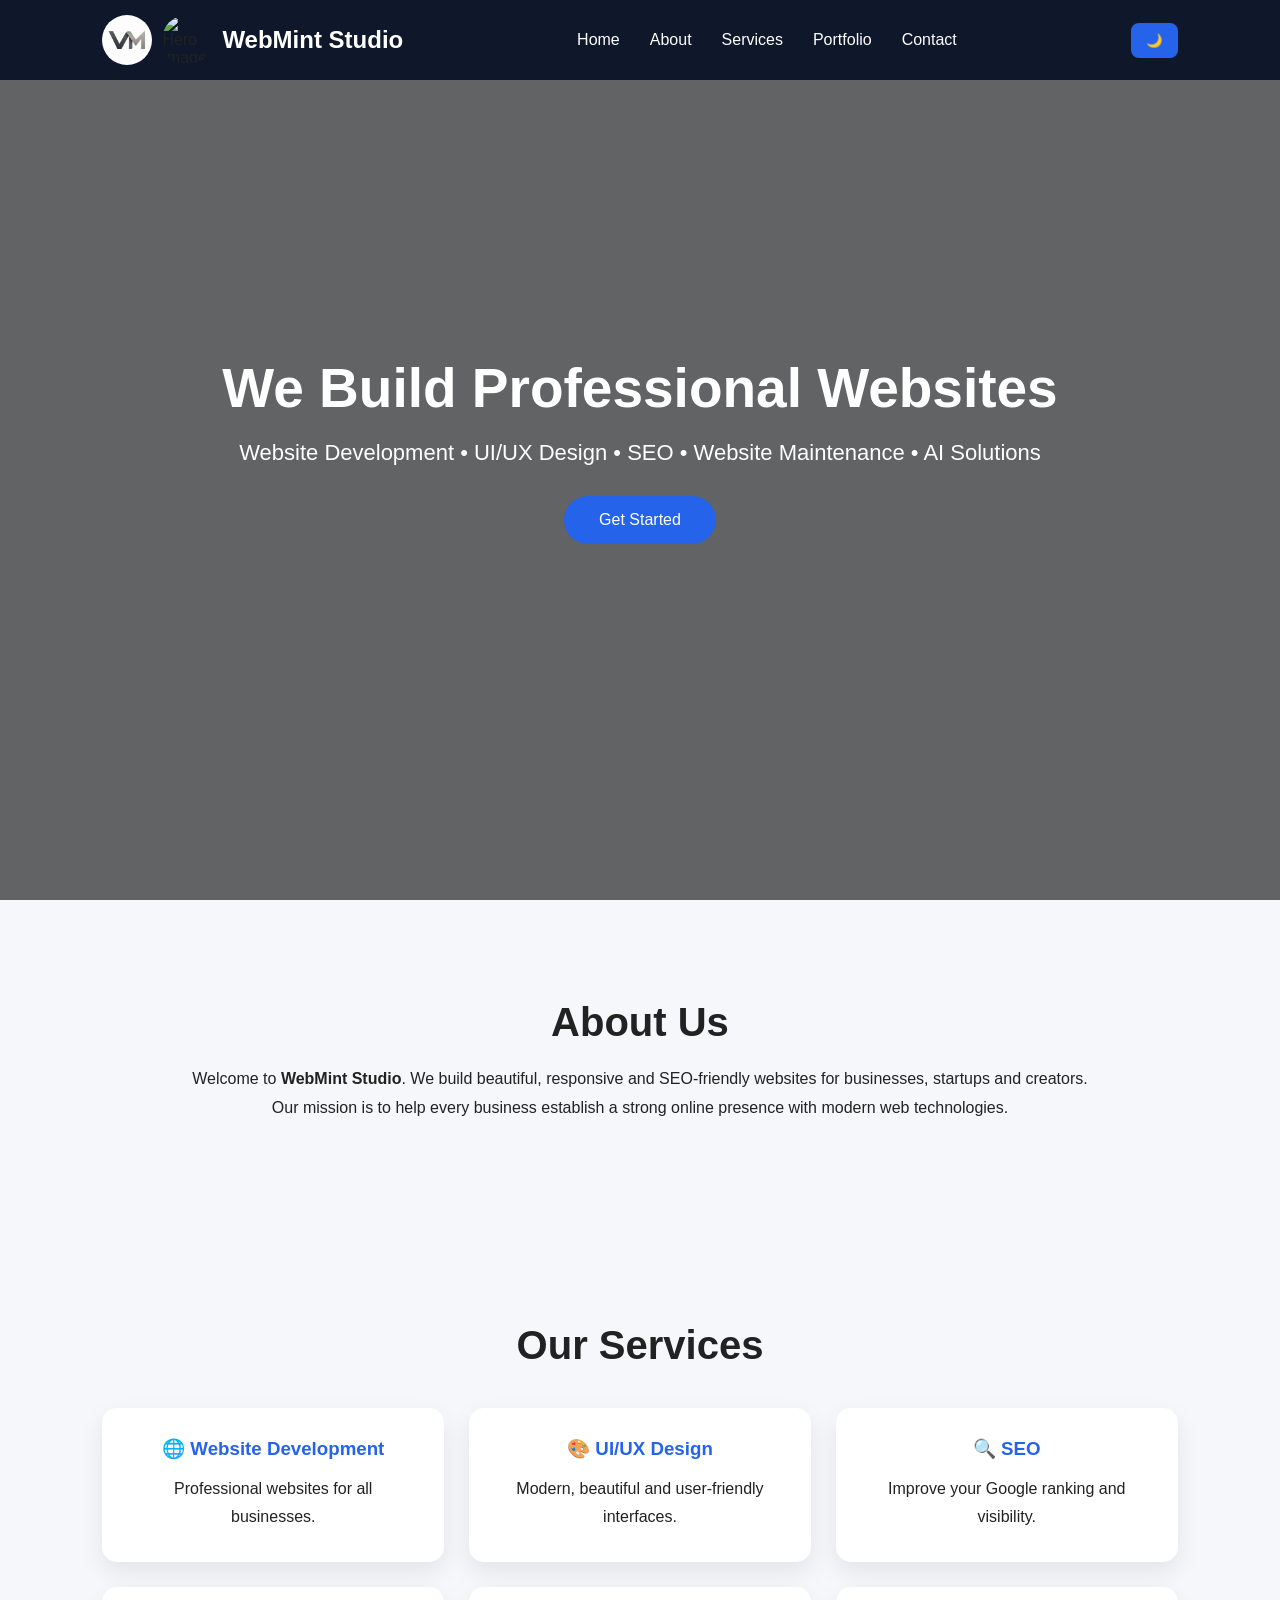
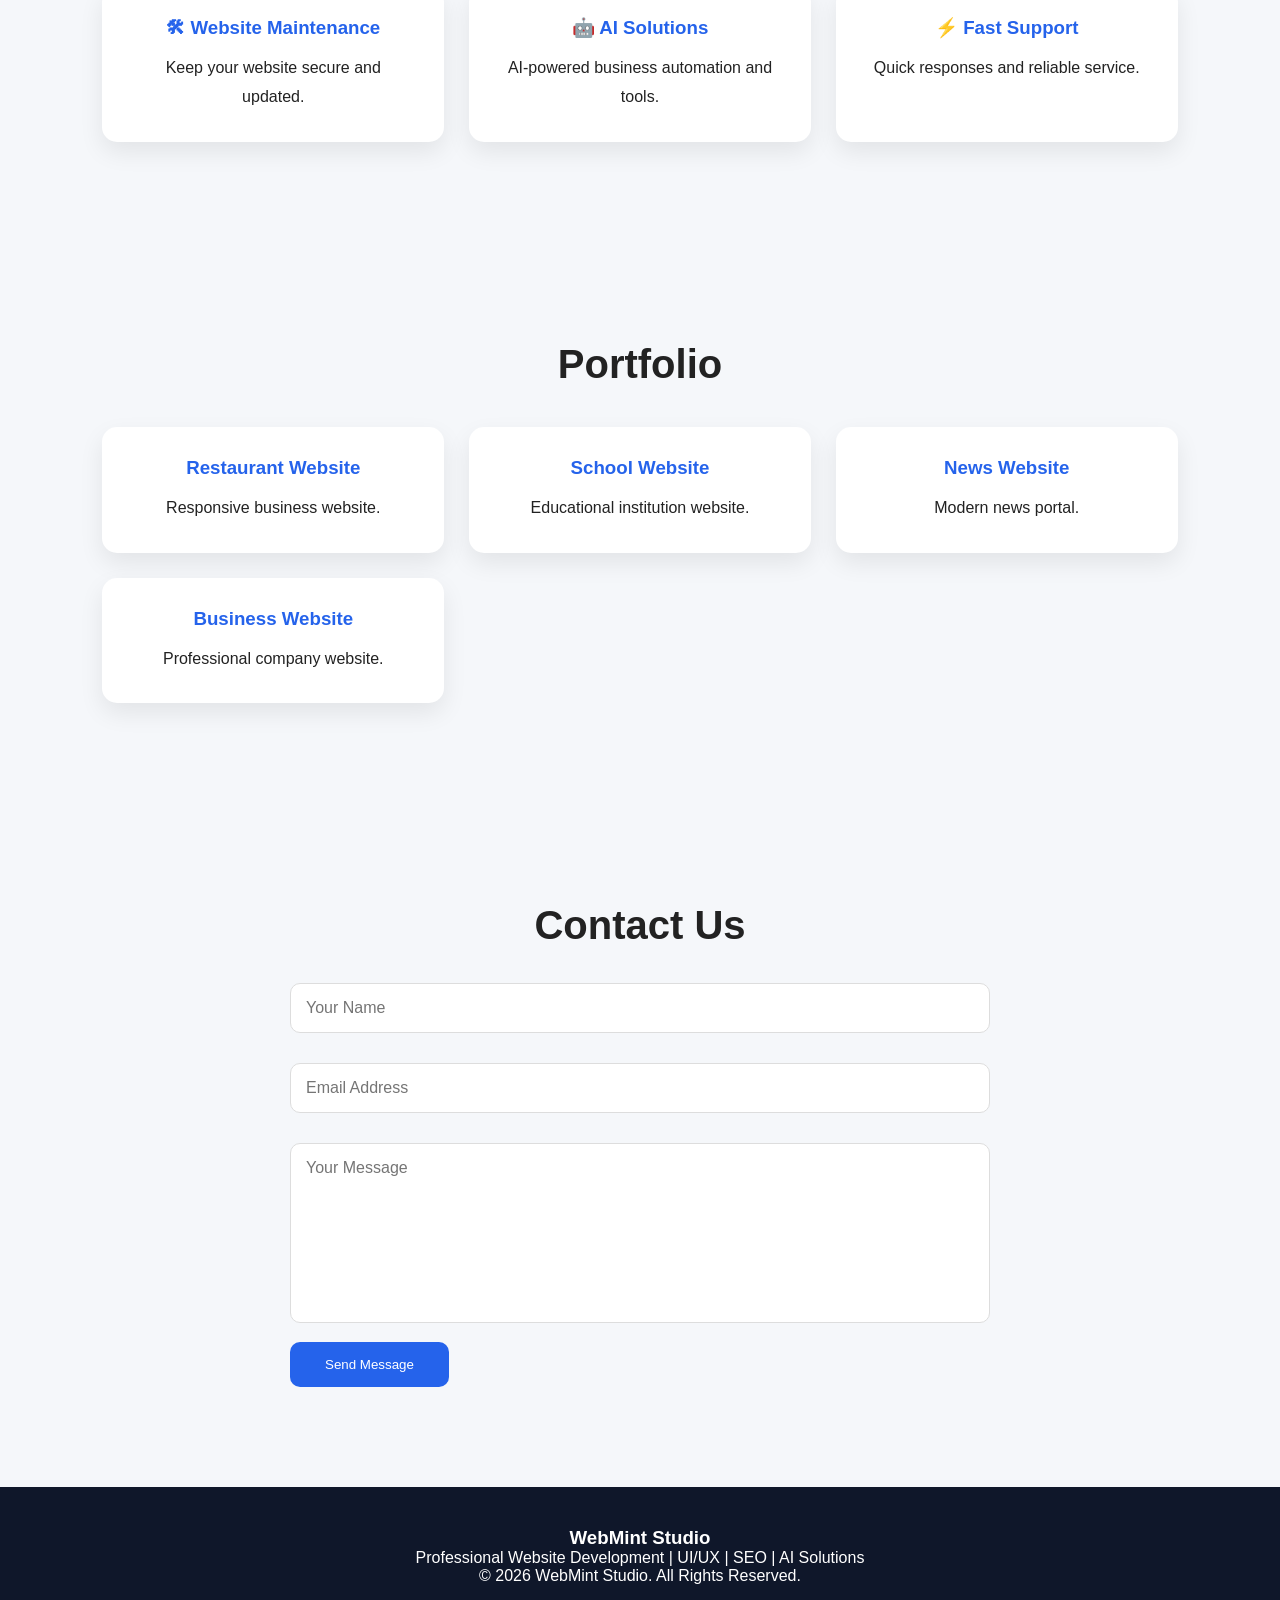
==== my-web-development-website/index.html @ f5cb9662 "Add Google Search Console verification" ====
<!DOCTYPE html>
<html lang="en">
<head>
<meta charset="UTF-8">
<meta name="viewport" content="width=device-width, initial-scale=1.0">
<meta name="google-site-verification" content="9sifBUX5K4TzIqBos12ya9679RXadhfBAnu5zFf-Lv8" />
<title>WebMint Studio</title>

<link rel="stylesheet" href="style.css">

<link rel="preconnect" href="https://fonts.googleapis.com">
<link rel="preconnect" href="https://fonts.gstatic.com" crossorigin>
<link href="https://fonts.googleapis.com/css2?family=Roboto:wght@400;700&display=swap"r

    ...
</head>
<body>

<header>

<nav class="navbar">

<div class="logo">
<img src="images/logo.png" alt="Logo">
<img src="images/hero.jpg" alt="Hero Image">
<h2>WebMint Studio</h2>
</div>

<ul>
<li><a href="#home">Home</a></li>
<li><a href="#about">About</a></li>
<li><a href="#services">Services</a></li>
<li><a href="#portfolio">Portfolio</a></li>
<li><a href="#contact">Contact</a></li>
</ul>

<button id="theme-toggle">🌙</button>

</nav>

</header>

<section id="home" class="hero">

<div class="hero-text">

<h1>We Build Professional Websites</h1>

<p>
Website Development • UI/UX Design • SEO • Website Maintenance • AI Solutions
</p>

<a href="#contact" class="btn">
Get Started
</a>

</div>

</section>

<section id="about" class="section">

<h2>About Us</h2>

<p>

Welcome to <b>WebMint Studio</b>.

We build beautiful, responsive and SEO-friendly websites for businesses, startups and creators. Our mission is to help every business establish a strong online presence with modern web technologies.

</p>

</section>

<section id="services" class="section">

<h2>Our Services</h2>

<div class="cards">

<div class="card">
<h3>🌐 Website Development</h3>
<p>Professional websites for all businesses.</p>
</div>

<div class="card">
<h3>🎨 UI/UX Design</h3>
<p>Modern, beautiful and user-friendly interfaces.</p>
</div>

<div class="card">
<h3>🔍 SEO</h3>
<p>Improve your Google ranking and visibility.</p>
</div>

<div class="card">
<h3>🛠 Website Maintenance</h3>
<p>Keep your website secure and updated.</p>
</div>

<div class="card">
<h3>🤖 AI Solutions</h3>
<p>AI-powered business automation and tools.</p>
</div>

<div class="card">
<h3>⚡ Fast Support</h3>
<p>Quick responses and reliable service.</p>
</div>

</div>

</section>

<section id="portfolio" class="section">

<h2>Portfolio</h2>

<div class="cards">

<div class="card">
<h3>Restaurant Website</h3>
<p>Responsive business website.</p>
</div>

<div class="card">
<h3>School Website</h3>
<p>Educational institution website.</p>
</div>

<div class="card">
<h3>News Website</h3>
<p>Modern news portal.</p>
</div>

<div class="card">
<h3>Business Website</h3>
<p>Professional company website.</p>
</div>

</div>

</section>

<section id="contact" class="section">

<h2>Contact Us</h2>

<form>

<input type="text" placeholder="Your Name" required>

<input type="email" placeholder="Email Address" required>

<textarea placeholder="Your Message"></textarea>

<button type="submit">
Send Message
</button>

</form>

</section>

<footer>

<h3>WebMint Studio</h3>

<p>
Professional Website Development | UI/UX | SEO | AI Solutions
</p>

<p>
© 2026 WebMint Studio. All Rights Reserved.
</p>

</footer>

<script src="script.js"></script>

</body>
</html>
---- my-web-development-website/style.css ----
*{
margin:0;
padding:0;
box-sizing:border-box;
font-family:'Poppins',sans-serif;
scroll-behavior:smooth;
}

body{
background:#f5f7fa;
color:#222;
}

.navbar{
position:fixed;
top:0;
left:0;
width:100%;
display:flex;
justify-content:space-between;
align-items:center;
padding:15px 8%;
background:#0f172a;
z-index:1000;
}

.logo{
display:flex;
align-items:center;
gap:10px;
}

.logo img{
width:50px;
height:50px;
border-radius:50%;
}

.logo h2{
color:#fff;
font-size:24px;
}

.navbar ul{
display:flex;
list-style:none;
gap:30px;
}

.navbar ul li a{
color:#fff;
text-decoration:none;
font-weight:500;
transition:.3s;
}

.navbar ul li a:hover{
color:#3b82f6;
}

#theme-toggle{
padding:10px 15px;
border:none;
background:#2563eb;
color:white;
border-radius:8px;
cursor:pointer;
}

.hero{
height:100vh;
background:linear-gradient(rgba(0,0,0,.6),rgba(0,0,0,.6)),url("images/hero.jpg");
background-size:cover;
background-position:center;
display:flex;
justify-content:center;
align-items:center;
text-align:center;
padding:20px;
color:white;
}

.hero h1{
font-size:55px;
margin-bottom:20px;
}

.hero p{
font-size:22px;
margin-bottom:30px;
}

.btn{
display:inline-block;
padding:15px 35px;
background:#2563eb;
color:white;
text-decoration:none;
border-radius:30px;
transition:.3s;
}

.btn:hover{
background:#1d4ed8;
transform:translateY(-3px);
}

.section{
padding:100px 8%;
}

.section h2{
text-align:center;
font-size:40px;
margin-bottom:20px;
}

.section p{
max-width:900px;
margin:auto;
text-align:center;
line-height:1.8;
}

.cards{
display:grid;
grid-template-columns:repeat(auto-fit,minmax(260px,1fr));
gap:25px;
margin-top:40px;
}

.card{
background:white;
padding:30px;
border-radius:15px;
text-align:center;
box-shadow:0 10px 25px rgba(0,0,0,.08);
transition:.3s;
}

.card:hover{
transform:translateY(-8px);
}

.card h3{
margin-bottom:15px;
color:#2563eb;
}

form{
max-width:700px;
margin:auto;
}

input,
textarea{
width:100%;
padding:15px;
margin:15px 0;
border:1px solid #ddd;
border-radius:10px;
font-size:16px;
}

textarea{
height:180px;
resize:none;
}

form button{
padding:15px 35px;
background:#2563eb;
color:white;
border:none;
border-radius:10px;
cursor:pointer;
}

footer{
background:#0f172a;
color:white;
text-align:center;
padding:40px 20px;
}

.dark-mode{
background:#111827;
color:white;
}

.dark-mode .section{
background:#111827;
}

.dark-mode .card{
background:#1e293b;
color:white;
}

.dark-mode input,
.dark-mode textarea{
background:#1e293b;
color:white;
border:1px solid #475569;
}

@media(max-width:768px){

.navbar{
flex-direction:column;
padding:20px;
}

.navbar ul{
flex-direction:column;
margin-top:15px;
gap:15px;
}

.hero h1{
font-size:36px;
}

.hero p{
font-size:18px;
}

.section h2{
font-size:30px;
}

}
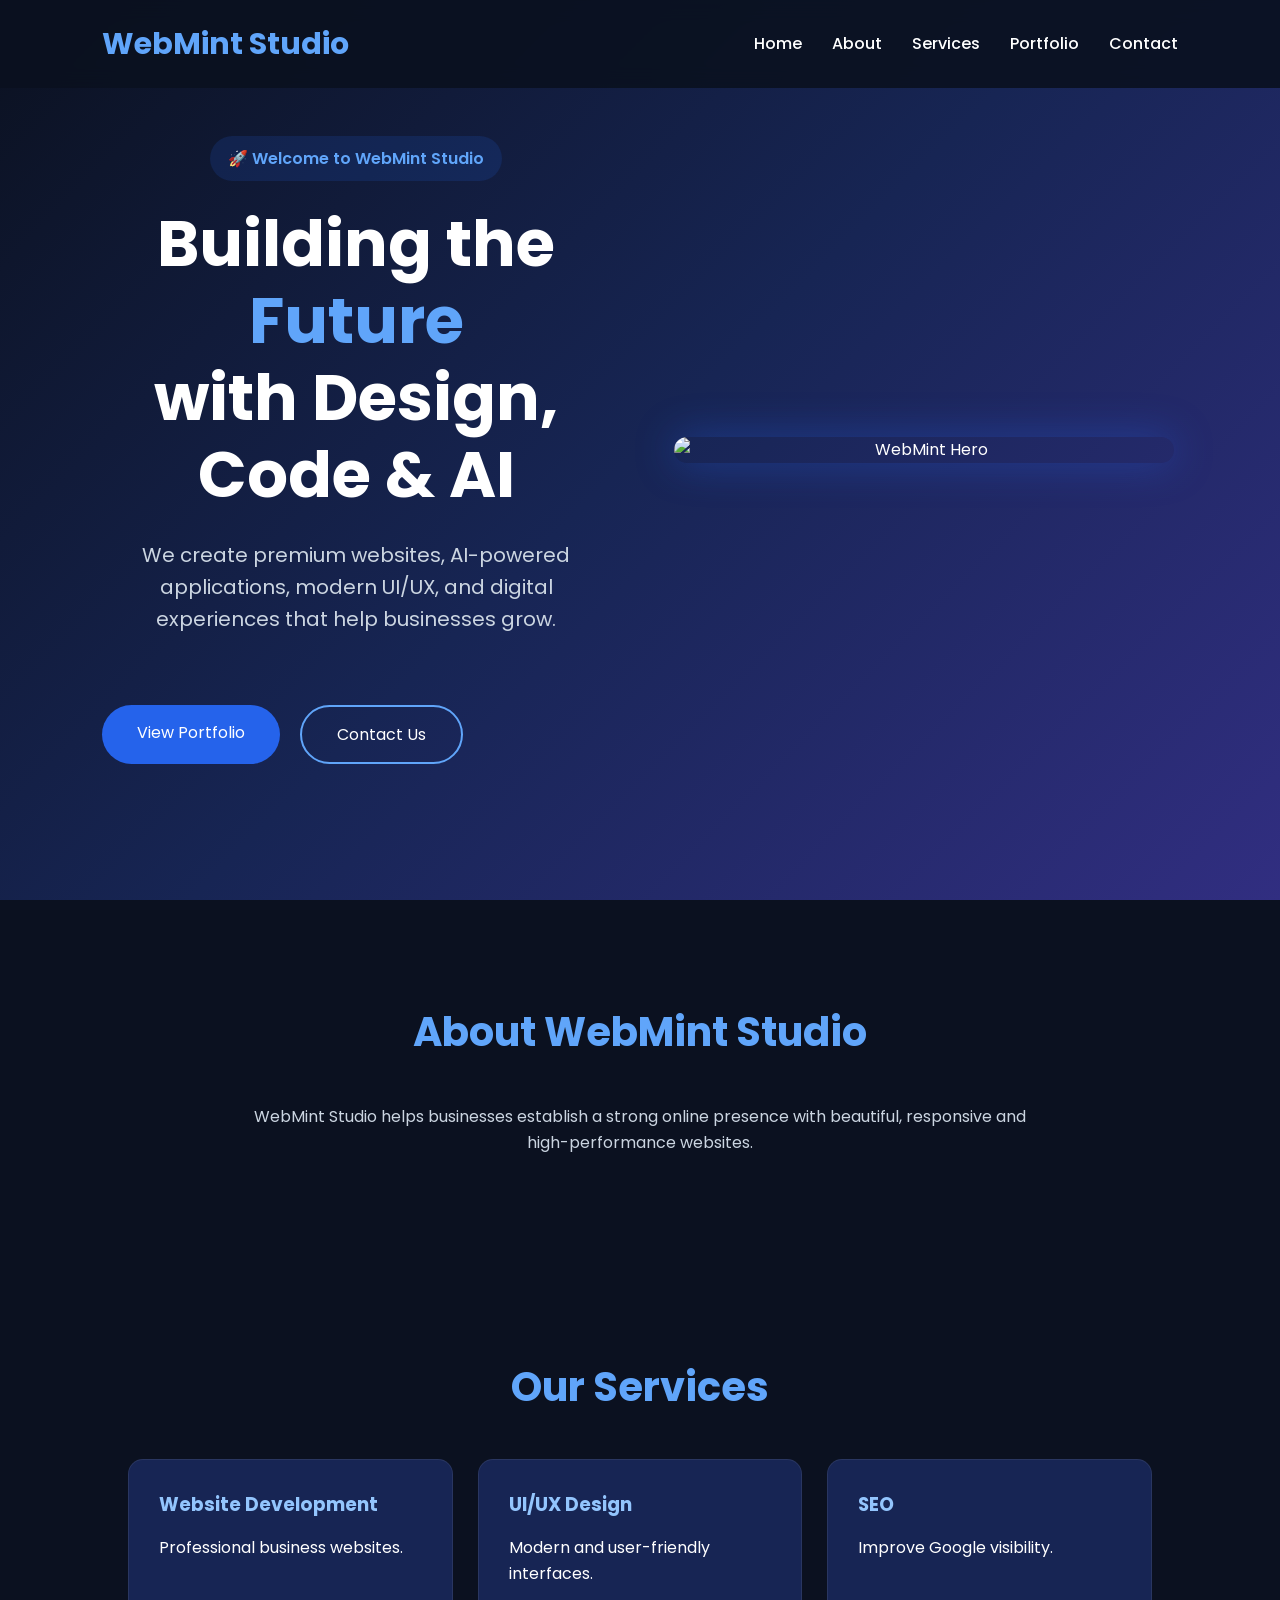
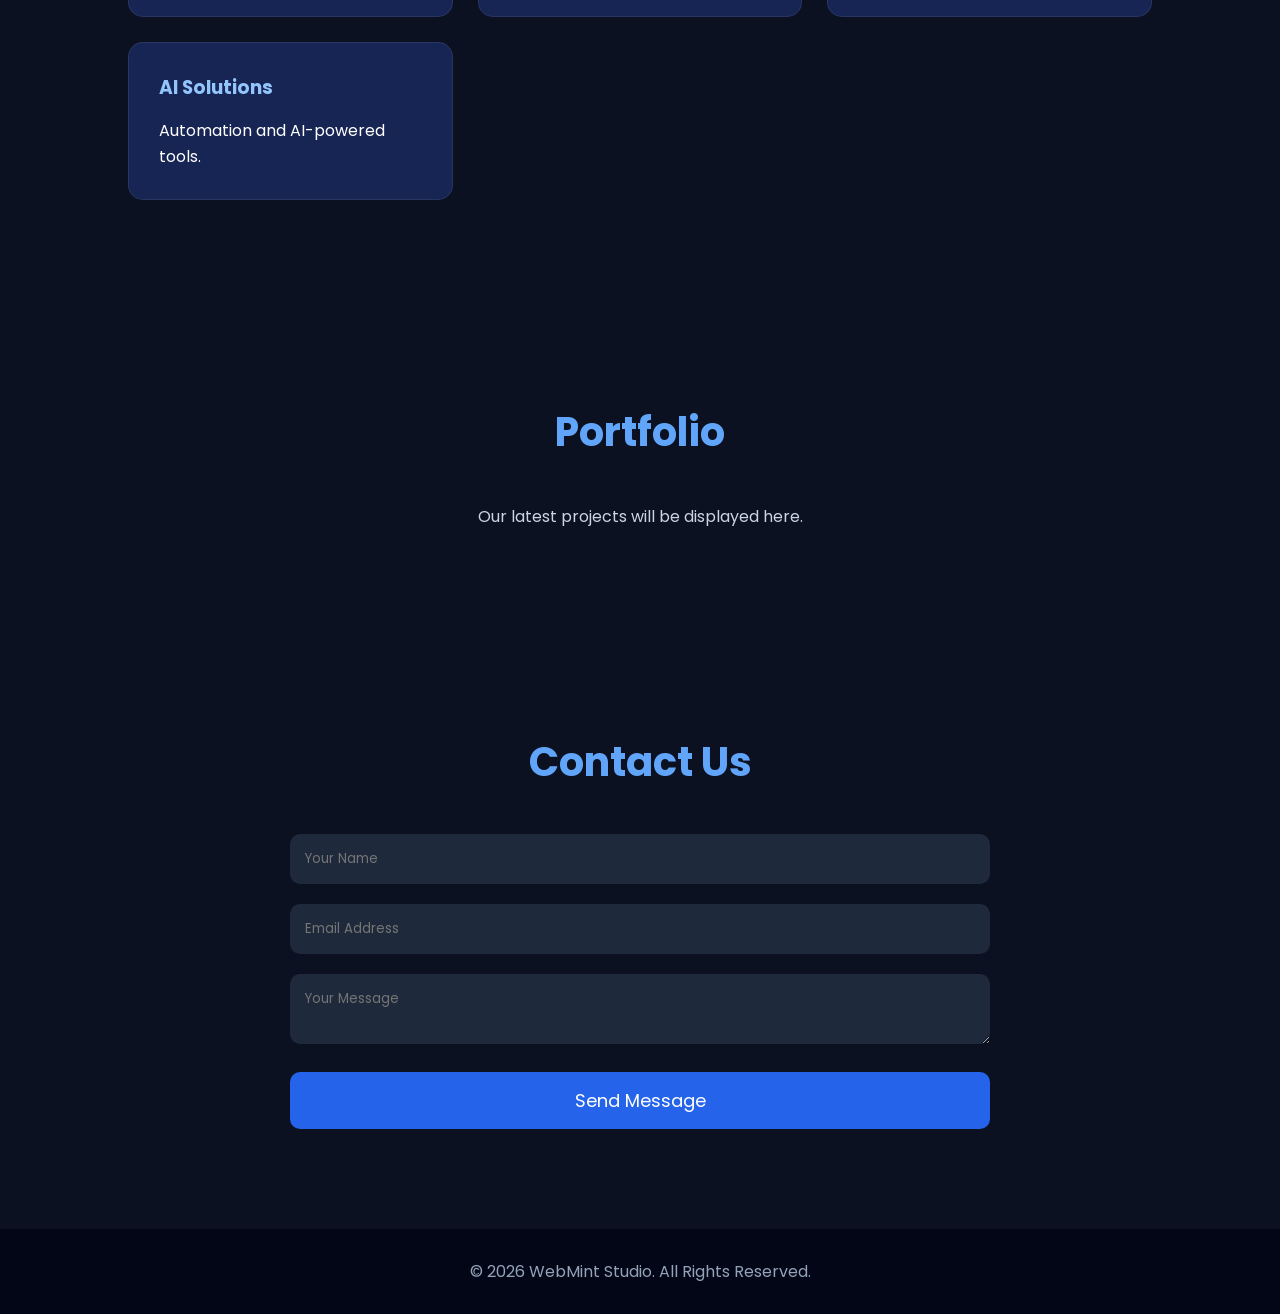
==== commit bc5b3149: "updated home page design" ====
--- a/my-web-development-website/index.html
+++ b/my-web-development-website/index.html
@@ -1,179 +1,145 @@
+
 <!DOCTYPE html>
 <html lang="en">
 <head>
-<meta charset="UTF-8">
-<meta name="viewport" content="width=device-width, initial-scale=1.0">
-<meta name="google-site-verification" content="9sifBUX5K4TzIqBos12ya9679RXadhfBAnu5zFf-Lv8" />
-<title>WebMint Studio</title>
+    <meta charset="UTF-8">
+    <meta name="viewport" content="width=device-width, initial-scale=1.0">
+    <meta name="google-site-verification" content="9sifBUX5K4TzIqBos12ya9679RXadhfBAnu5zFf-Lv8">
+    <title>WebMint Studio</title>
 
-<link rel="stylesheet" href="style.css">
+    <link rel="stylesheet" href="style.css">
+</head>
 
-<link rel="preconnect" href="https://fonts.googleapis.com">
-<link rel="preconnect" href="https://fonts.gstatic.com" crossorigin>
-<link href="https://fonts.googleapis.com/css2?family=Roboto:wght@400;700&display=swap"r
-
-    ...
-</head>
 <body>
 
 <header>
+    <nav class="navbar">
+        <div class="logo">
+            <h2>WebMint Studio</h2>
+        </div>
 
-<nav class="navbar">
+        <ul class="nav-links">
+            <li><a href="#home">Home</a></li>
+            <li><a href="#about">About</a></li>
+            <li><a href="#services">Services</a></li>
+            <li><a href="#portfolio">Portfolio</a></li>
+            <li><a href="#contact">Contact</a></li>
+        </ul>
+    </nav>
+</header>
 
-<div class="logo">
-<img src="images/logo.png" alt="Logo">
-<img src="images/hero.jpg" alt="Hero Image">
-<h2>WebMint Studio</h2>
-</div>
-
-<ul>
-<li><a href="#home">Home</a></li>
-<li><a href="#about">About</a></li>
-<li><a href="#services">Services</a></li>
-<li><a href="#portfolio">Portfolio</a></li>
-<li><a href="#contact">Contact</a></li>
-</ul>
-
-<button id="theme-toggle">🌙</button>
-
-</nav>
-
-</header>
 
 <section id="home" class="hero">
 
-<div class="hero-text">
+    <div class="hero-left">
 
-<h1>We Build Professional Websites</h1>
+        <span class="hero-tag">
+            🚀 Welcome to WebMint Studio
+        </span>
 
-<p>
-Website Development • UI/UX Design • SEO • Website Maintenance • AI Solutions
-</p>
+        <h1>
+            Building the
+            <span>Future</span><br>
+            with Design,<br>
+            Code & AI
+        </h1>
 
-<a href="#contact" class="btn">
-Get Started
-</a>
+        <p>
+            We create premium websites,
+            AI-powered applications,
+            modern UI/UX,
+            and digital experiences
+            that help businesses grow.
+        </p>
 
-</div>
+        <div class="hero-buttons">
+
+            <a href="#portfolio" class="btn">
+                View Portfolio
+            </a>
+
+            <a href="#contact" class="btn secondary-btn">
+                Contact Us
+            </a>
+
+        </div>
+
+    </div>
+
+    <div class="hero-right">
+
+        <img src="images/hero.jpg" alt="WebMint Hero">
+
+    </div>
 
 </section>
 
-<section id="about" class="section">
+<section id="about">
+    <h2>About WebMint Studio</h2>
 
-<h2>About Us</h2>
-
-<p>
-
-Welcome to <b>WebMint Studio</b>.
-
-We build beautiful, responsive and SEO-friendly websites for businesses, startups and creators. Our mission is to help every business establish a strong online presence with modern web technologies.
-
-</p>
-
+    <p>
+        WebMint Studio helps businesses establish a
+        strong online presence with beautiful,
+        responsive and high-performance websites.
+    </p>
 </section>
 
-<section id="services" class="section">
+<section id="services">
+    <h2>Our Services</h2>
 
-<h2>Our Services</h2>
+    <div class="services">
 
-<div class="cards">
+        <div class="card">
+            <h3>Website Development</h3>
+            <p>Professional business websites.</p>
+        </div>
 
-<div class="card">
-<h3>🌐 Website Development</h3>
-<p>Professional websites for all businesses.</p>
-</div>
+        <div class="card">
+            <h3>UI/UX Design</h3>
+            <p>Modern and user-friendly interfaces.</p>
+        </div>
 
-<div class="card">
-<h3>🎨 UI/UX Design</h3>
-<p>Modern, beautiful and user-friendly interfaces.</p>
-</div>
+        <div class="card">
+            <h3>SEO</h3>
+            <p>Improve Google visibility.</p>
+        </div>
 
-<div class="card">
-<h3>🔍 SEO</h3>
-<p>Improve your Google ranking and visibility.</p>
-</div>
+        <div class="card">
+            <h3>AI Solutions</h3>
+            <p>Automation and AI-powered tools.</p>
+        </div>
 
-<div class="card">
-<h3>🛠 Website Maintenance</h3>
-<p>Keep your website secure and updated.</p>
-</div>
-
-<div class="card">
-<h3>🤖 AI Solutions</h3>
-<p>AI-powered business automation and tools.</p>
-</div>
-
-<div class="card">
-<h3>⚡ Fast Support</h3>
-<p>Quick responses and reliable service.</p>
-</div>
-
-</div>
-
+    </div>
 </section>
 
-<section id="portfolio" class="section">
+<section id="portfolio">
+    <h2>Portfolio</h2>
 
-<h2>Portfolio</h2>
-
-<div class="cards">
-
-<div class="card">
-<h3>Restaurant Website</h3>
-<p>Responsive business website.</p>
-</div>
-
-<div class="card">
-<h3>School Website</h3>
-<p>Educational institution website.</p>
-</div>
-
-<div class="card">
-<h3>News Website</h3>
-<p>Modern news portal.</p>
-</div>
-
-<div class="card">
-<h3>Business Website</h3>
-<p>Professional company website.</p>
-</div>
-
-</div>
-
+    <p>
+        Our latest projects will be displayed here.
+    </p>
 </section>
 
-<section id="contact" class="section">
+<section id="contact">
+    <h2>Contact Us</h2>
 
-<h2>Contact Us</h2>
+    <form>
 
-<form>
+        <input type="text" placeholder="Your Name">
 
-<input type="text" placeholder="Your Name" required>
+        <input type="email" placeholder="Email Address">
 
-<input type="email" placeholder="Email Address" required>
+        <textarea placeholder="Your Message"></textarea>
 
-<textarea placeholder="Your Message"></textarea>
+        <button type="submit">
+            Send Message
+        </button>
 
-<button type="submit">
-Send Message
-</button>
-
-</form>
-
+    </form>
 </section>
 
 <footer>
-
-<h3>WebMint Studio</h3>
-
-<p>
-Professional Website Development | UI/UX | SEO | AI Solutions
-</p>
-
-<p>
-© 2026 WebMint Studio. All Rights Reserved.
-</p>
-
+    <p>© 2026 WebMint Studio. All Rights Reserved.</p>
 </footer>
 
 <script src="script.js"></script>
--- a/my-web-development-website/style.css
+++ b/my-web-development-website/style.css
@@ -1,232 +1,283 @@
+/* Google Font */
+@import url('https://fonts.googleapis.com/css2?family=Poppins:wght@300;400;500;600;700;800&display=swap');
+
 *{
-margin:0;
-padding:0;
-box-sizing:border-box;
-font-family:'Poppins',sans-serif;
-scroll-behavior:smooth;
+    margin:0;
+    padding:0;
+    box-sizing:border-box;
+    font-family:'Poppins',sans-serif;
+    scroll-behavior:smooth;
 }
 
 body{
-background:#f5f7fa;
-color:#222;
+    background:#0b1120;
+    color:#ffffff;
+    line-height:1.6;
 }
 
 .navbar{
-position:fixed;
-top:0;
-left:0;
-width:100%;
-display:flex;
-justify-content:space-between;
-align-items:center;
-padding:15px 8%;
-background:#0f172a;
-z-index:1000;
-}
-
-.logo{
-display:flex;
-align-items:center;
-gap:10px;
-}
-
-.logo img{
-width:50px;
-height:50px;
-border-radius:50%;
+    display:flex;
+    justify-content:space-between;
+    align-items:center;
+    padding:20px 8%;
+    position:fixed;
+    width:100%;
+    top:0;
+    left:0;
+    background:rgba(11,17,32,0.9);
+    backdrop-filter:blur(10px);
+    z-index:1000;
 }
 
 .logo h2{
-color:#fff;
-font-size:24px;
-}
-
-.navbar ul{
-display:flex;
-list-style:none;
-gap:30px;
-}
-
-.navbar ul li a{
-color:#fff;
-text-decoration:none;
-font-weight:500;
-transition:.3s;
-}
-
-.navbar ul li a:hover{
-color:#3b82f6;
-}
-
-#theme-toggle{
-padding:10px 15px;
-border:none;
-background:#2563eb;
-color:white;
-border-radius:8px;
-cursor:pointer;
+    color:#60a5fa;
+    font-size:30px;
+}
+
+.nav-links{
+    display:flex;
+    list-style:none;
+    gap:30px;
+}
+
+.nav-links a{
+    color:white;
+    text-decoration:none;
+    font-weight:500;
+    transition:.3s;
+}
+
+.nav-links a:hover{
+    color:#60a5fa;
 }
 
 .hero{
-height:100vh;
-background:linear-gradient(rgba(0,0,0,.6),rgba(0,0,0,.6)),url("images/hero.jpg");
-background-size:cover;
-background-position:center;
-display:flex;
-justify-content:center;
-align-items:center;
-text-align:center;
-padding:20px;
-color:white;
-}
-
-.hero h1{
-font-size:55px;
-margin-bottom:20px;
-}
-
-.hero p{
-font-size:22px;
-margin-bottom:30px;
+    min-height:100vh;
+    display:flex;
+    justify-content:center;
+    align-items:center;
+    text-align:center;
+    padding:120px 10%;
+    background:linear-gradient(135deg,#0b1120,#1e3a8a,#312e81);
+}
+
+.hero-content h1{
+    font-size:60px;
+    margin-bottom:20px;
+}
+
+.hero-content p{
+    font-size:20px;
+    max-width:700px;
+    margin:auto;
+    color:#d1d5db;
 }
 
 .btn{
-display:inline-block;
-padding:15px 35px;
-background:#2563eb;
-color:white;
-text-decoration:none;
-border-radius:30px;
-transition:.3s;
+    display:inline-block;
+    margin-top:35px;
+    padding:15px 35px;
+    background:#2563eb;
+    color:white;
+    text-decoration:none;
+    border-radius:50px;
+    transition:.3s;
 }
 
 .btn:hover{
-background:#1d4ed8;
-transform:translateY(-3px);
-}
-
-.section{
-padding:100px 8%;
-}
-
-.section h2{
-text-align:center;
-font-size:40px;
-margin-bottom:20px;
-}
-
-.section p{
-max-width:900px;
-margin:auto;
-text-align:center;
-line-height:1.8;
-}
-
-.cards{
-display:grid;
-grid-template-columns:repeat(auto-fit,minmax(260px,1fr));
-gap:25px;
-margin-top:40px;
+    background:#1d4ed8;
+    transform:translateY(-3px);
+}
+
+section{
+    padding:100px 10%;
+}
+
+section h2{
+    text-align:center;
+    font-size:40px;
+    margin-bottom:40px;
+    color:#60a5fa;
+}
+
+#about p,
+#portfolio p{
+    max-width:800px;
+    margin:auto;
+    text-align:center;
+    color:#cbd5e1;
+}
+
+.services{
+    display:grid;
+    grid-template-columns:repeat(auto-fit,minmax(250px,1fr));
+    gap:25px;
 }
 
 .card{
-background:white;
-padding:30px;
-border-radius:15px;
-text-align:center;
-box-shadow:0 10px 25px rgba(0,0,0,.08);
-transition:.3s;
+    background:#172554;
+    padding:30px;
+    border-radius:15px;
+    transition:.3s;
+    border:1px solid rgba(255,255,255,.08);
 }
 
 .card:hover{
-transform:translateY(-8px);
+    transform:translateY(-10px);
 }
 
 .card h3{
-margin-bottom:15px;
-color:#2563eb;
+    margin-bottom:15px;
+    color:#93c5fd;
 }
 
 form{
-max-width:700px;
-margin:auto;
-}
-
-input,
-textarea{
-width:100%;
-padding:15px;
-margin:15px 0;
-border:1px solid #ddd;
-border-radius:10px;
-font-size:16px;
-}
-
-textarea{
-height:180px;
-resize:none;
+    max-width:700px;
+    margin:auto;
+}
+
+form input,
+form textarea{
+    width:100%;
+    padding:15px;
+    margin-bottom:20px;
+    border:none;
+    border-radius:10px;
+    background:#1e293b;
+    color:white;
 }
 
 form button{
-padding:15px 35px;
-background:#2563eb;
-color:white;
-border:none;
-border-radius:10px;
-cursor:pointer;
+    width:100%;
+    padding:15px;
+    border:none;
+    border-radius:10px;
+    background:#2563eb;
+    color:white;
+    cursor:pointer;
+    font-size:18px;
+}
+
+form button:hover{
+    background:#1d4ed8;
 }
 
 footer{
-background:#0f172a;
-color:white;
-text-align:center;
-padding:40px 20px;
-}
-
-.dark-mode{
-background:#111827;
-color:white;
-}
-
-.dark-mode .section{
-background:#111827;
-}
-
-.dark-mode .card{
-background:#1e293b;
-color:white;
-}
-
-.dark-mode input,
-.dark-mode textarea{
-background:#1e293b;
-color:white;
-border:1px solid #475569;
+    background:#020617;
+    text-align:center;
+    padding:30px;
+    color:#94a3b8;
 }
 
 @media(max-width:768px){
 
 .navbar{
-flex-direction:column;
-padding:20px;
-}
-
-.navbar ul{
-flex-direction:column;
-margin-top:15px;
-gap:15px;
-}
-
-.hero h1{
-font-size:36px;
-}
-
-.hero p{
-font-size:18px;
-}
-
-.section h2{
-font-size:30px;
+    flex-direction:column;
+    gap:15px;
+}
+
+.nav-links{
+    flex-wrap:wrap;
+    justify-content:center;
+}
+
+.hero-content h1{
+    font-size:40px;
+}
+
+.hero-content p{
+    font-size:18px;
+}
+
+section h2{
+    font-size:32px;
+}
+
+}
+/* ===== New Hero Layout ===== */
+
+.hero{
+    min-height:100vh;
+    display:flex;
+    justify-content:space-between;
+    align-items:center;
+    padding:120px 8%;
+    background:linear-gradient(135deg,#0b1120,#172554,#312e81);
+    gap:60px;
+}
+
+.hero-left{
+    flex:1;
+}
+
+.hero-tag{
+    display:inline-block;
+    background:rgba(37,99,235,.15);
+    color:#60a5fa;
+    padding:10px 18px;
+    border-radius:30px;
+    margin-bottom:25px;
+    font-weight:600;
+}
+
+.hero-left h1{
+    font-size:64px;
+    line-height:1.2;
+    margin-bottom:25px;
+}
+
+.hero-left h1 span{
+    color:#60a5fa;
+}
+
+.hero-left p{
+    color:#cbd5e1;
+    font-size:20px;
+    max-width:600px;
+    margin-bottom:35px;
+}
+
+.hero-buttons{
+    display:flex;
+    gap:20px;
+    flex-wrap:wrap;
+}
+
+.secondary-btn{
+    background:transparent;
+    border:2px solid #60a5fa;
+}
+
+.secondary-btn:hover{
+    background:#2563eb;
+}
+
+.hero-right{
+    flex:1;
+    display:flex;
+    justify-content:center;
+}
+
+.hero-right img{
+    width:100%;
+    max-width:500px;
+    border-radius:20px;
+    box-shadow:0 0 40px rgba(37,99,235,.4);
+}
+
+@media (max-width:900px){
+
+.hero{
+    flex-direction:column;
+    text-align:center;
+}
+
+.hero-left h1{
+    font-size:42px;
+}
+
+.hero-buttons{
+    justify-content:center;
 }
 
 }
